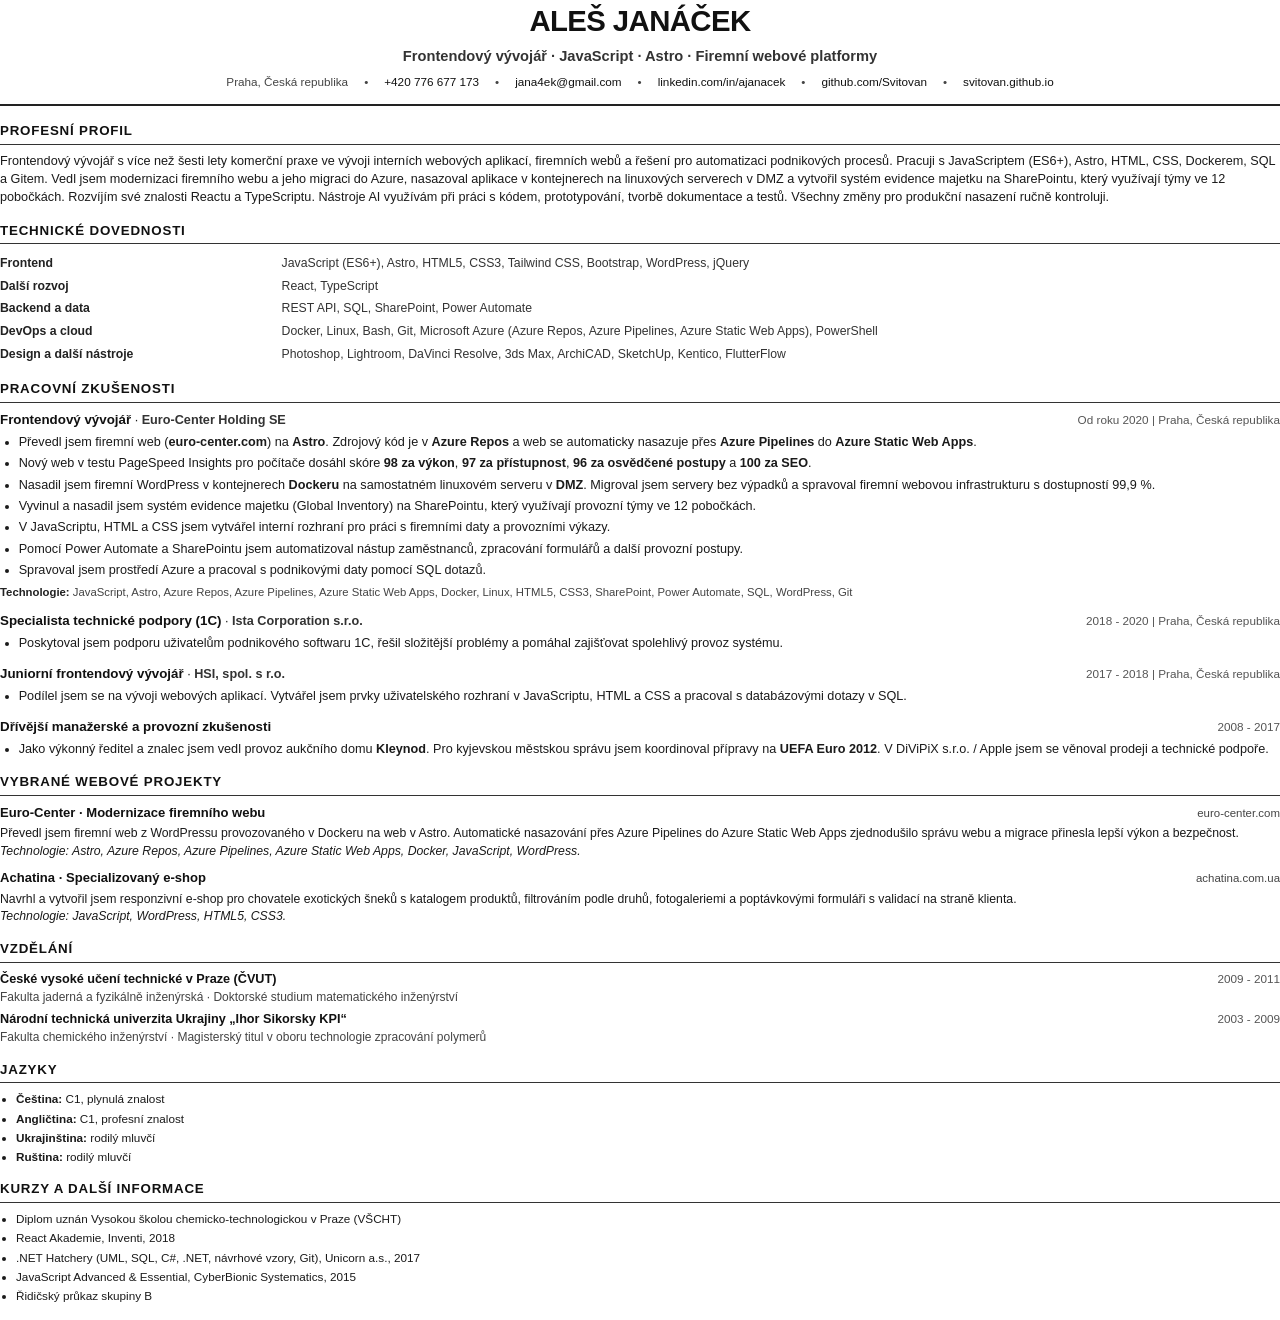
==== cv-template-cs.html @ 88d65140 "feat: improve mobile navigation and add Czech CV PDF - Add a projects shortcut to the mobile header " ====
<!doctype html>
<html lang="cs">
<head>
  <meta charset="utf-8">
  <title>Životopis | Aleš Janáček</title>
  <link rel="stylesheet" href="cv-template.css">
</head>
<body>
  <header class="cv-header">
    <h1>Aleš Janáček</h1>
    <p class="headline">Frontendový vývojář · JavaScript · Astro · Firemní webové platformy</p>
    <div class="contact-bar">
      <span>Praha, Česká republika</span>
      <span>•</span>
      <a href="tel:+420776677173">+420 776 677 173</a>
      <span>•</span>
      <a href="mailto:jana4ek@gmail.com">jana4ek@gmail.com</a>
      <span>•</span>
      <a href="https://www.linkedin.com/in/ajanacek/">linkedin.com/in/ajanacek</a>
      <span>•</span>
      <a href="https://github.com/Svitovan">github.com/Svitovan</a>
      <span>•</span>
      <a href="https://svitovan.github.io/?lang=cs">svitovan.github.io</a>
    </div>
  </header>

  <section class="section">
    <h2 class="section-title">Profesní profil</h2>
    <p class="summary-text">
      Frontendový vývojář s více než šesti lety komerční praxe ve vývoji interních webových aplikací, firemních webů a řešení pro automatizaci podnikových procesů. Pracuji s JavaScriptem (ES6+), Astro, HTML, CSS, Dockerem, SQL a Gitem. Vedl jsem modernizaci firemního webu a jeho migraci do Azure, nasazoval aplikace v kontejnerech na linuxových serverech v DMZ a vytvořil systém evidence majetku na SharePointu, který využívají týmy ve 12 pobočkách. Rozvíjím své znalosti Reactu a TypeScriptu. Nástroje AI využívám při práci s kódem, prototypování, tvorbě dokumentace a testů. Všechny změny pro produkční nasazení ručně kontroluji.
    </p>
  </section>

  <section class="section">
    <h2 class="section-title">Technické dovednosti</h2>
    <table class="skills-table">
      <tr>
        <th class="cat" scope="row">Frontend</th>
        <td class="val">JavaScript (ES6+), Astro, HTML5, CSS3, Tailwind CSS, Bootstrap, WordPress, jQuery</td>
      </tr>
      <tr>
        <th class="cat" scope="row">Další rozvoj</th>
        <td class="val">React, TypeScript</td>
      </tr>
      <tr>
        <th class="cat" scope="row">Backend a data</th>
        <td class="val">REST API, SQL, SharePoint, Power Automate</td>
      </tr>
      <tr>
        <th class="cat" scope="row">DevOps a cloud</th>
        <td class="val">Docker, Linux, Bash, Git, Microsoft Azure (Azure Repos, Azure Pipelines, Azure Static Web Apps), PowerShell</td>
      </tr>
      <tr>
        <th class="cat" scope="row">Design a další nástroje</th>
        <td class="val">Photoshop, Lightroom, DaVinci Resolve, 3ds Max, ArchiCAD, SketchUp, Kentico, FlutterFlow</td>
      </tr>
    </table>
  </section>

  <section class="section">
    <h2 class="section-title">Pracovní zkušenosti</h2>

    <article class="job-block">
      <div class="job-header">
        <div>
          <span class="job-title">Frontendový vývojář</span> · <span class="job-company">Euro-Center Holding SE</span>
        </div>
        <div class="job-meta">Od roku 2020 | Praha, Česká republika</div>
      </div>
      <ul class="job-bullets">
        <li>Převedl jsem firemní web (<strong>euro-center.com</strong>) na <strong>Astro</strong>. Zdrojový kód je v <strong>Azure Repos</strong> a web se automaticky nasazuje přes <strong>Azure Pipelines</strong> do <strong>Azure Static Web Apps</strong>.</li>
        <li>Nový web v testu PageSpeed Insights pro počítače dosáhl skóre <strong>98 za výkon</strong>, <strong>97 za přístupnost</strong>, <strong>96 za osvědčené postupy</strong> a <strong>100 za SEO</strong>.</li>
        <li>Nasadil jsem firemní WordPress v kontejnerech <strong>Dockeru</strong> na samostatném linuxovém serveru v <strong>DMZ</strong>. Migroval jsem servery bez výpadků a spravoval firemní webovou infrastrukturu s dostupností 99,9 %.</li>
        <li>Vyvinul a nasadil jsem systém evidence majetku (Global Inventory) na SharePointu, který využívají provozní týmy ve 12 pobočkách.</li>
        <li>V JavaScriptu, HTML a CSS jsem vytvářel interní rozhraní pro práci s firemními daty a provozními výkazy.</li>
        <li>Pomocí Power Automate a SharePointu jsem automatizoval nástup zaměstnanců, zpracování formulářů a další provozní postupy.</li>
        <li>Spravoval jsem prostředí Azure a pracoval s podnikovými daty pomocí SQL dotazů.</li>
      </ul>
      <div class="job-tech">
        <strong>Technologie:</strong> JavaScript, Astro, Azure Repos, Azure Pipelines, Azure Static Web Apps, Docker, Linux, HTML5, CSS3, SharePoint, Power Automate, SQL, WordPress, Git
      </div>
    </article>

    <article class="job-block">
      <div class="job-header">
        <div>
          <span class="job-title">Specialista technické podpory (1C)</span> · <span class="job-company">Ista Corporation s.r.o.</span>
        </div>
        <div class="job-meta">2018 - 2020 | Praha, Česká republika</div>
      </div>
      <ul class="job-bullets">
        <li>Poskytoval jsem podporu uživatelům podnikového softwaru 1C, řešil složitější problémy a pomáhal zajišťovat spolehlivý provoz systému.</li>
      </ul>
    </article>

    <article class="job-block">
      <div class="job-header">
        <div>
          <span class="job-title">Juniorní frontendový vývojář</span> · <span class="job-company">HSI, spol. s r.o.</span>
        </div>
        <div class="job-meta">2017 - 2018 | Praha, Česká republika</div>
      </div>
      <ul class="job-bullets">
        <li>Podílel jsem se na vývoji webových aplikací. Vytvářel jsem prvky uživatelského rozhraní v JavaScriptu, HTML a CSS a pracoval s databázovými dotazy v SQL.</li>
      </ul>
    </article>

    <article class="job-block">
      <div class="job-header">
        <span class="job-title">Dřívější manažerské a provozní zkušenosti</span>
        <div class="job-meta">2008 - 2017</div>
      </div>
      <ul class="job-bullets">
        <li>Jako výkonný ředitel a znalec jsem vedl provoz aukčního domu <strong>Kleynod</strong>. Pro kyjevskou městskou správu jsem koordinoval přípravy na <strong>UEFA Euro 2012</strong>. V DiViPiX s.r.o. / Apple jsem se věnoval prodeji a technické podpoře.</li>
      </ul>
    </article>
  </section>

  <section class="section">
    <h2 class="section-title">Vybrané webové projekty</h2>
    <article class="project-block">
      <div class="project-header">
        <span class="project-title">Euro-Center · Modernizace firemního webu</span>
        <a class="project-link" href="https://www.euro-center.com">euro-center.com</a>
      </div>
      <p class="project-desc">
        Převedl jsem firemní web z WordPressu provozovaného v Dockeru na web v Astro. Automatické nasazování přes Azure Pipelines do Azure Static Web Apps zjednodušilo správu webu a migrace přinesla lepší výkon a bezpečnost.
        <br><em>Technologie: Astro, Azure Repos, Azure Pipelines, Azure Static Web Apps, Docker, JavaScript, WordPress.</em>
      </p>
    </article>
    <article class="project-block">
      <div class="project-header">
        <span class="project-title">Achatina · Specializovaný e-shop</span>
        <a class="project-link" href="https://www.achatina.com.ua">achatina.com.ua</a>
      </div>
      <p class="project-desc">
        Navrhl a vytvořil jsem responzivní e-shop pro chovatele exotických šneků s katalogem produktů, filtrováním podle druhů, fotogaleriemi a poptávkovými formuláři s validací na straně klienta.
        <br><em>Technologie: JavaScript, WordPress, HTML5, CSS3.</em>
      </p>
    </article>
  </section>

  <section class="section">
    <h2 class="section-title">Vzdělání</h2>
    <article class="edu-block">
      <div>
        <div class="edu-title">České vysoké učení technické v Praze (ČVUT)</div>
        <div class="edu-sub">Fakulta jaderná a fyzikálně inženýrská · Doktorské studium matematického inženýrství</div>
      </div>
      <div class="edu-meta">2009 - 2011</div>
    </article>
    <article class="edu-block">
      <div>
        <div class="edu-title">Národní technická univerzita Ukrajiny „Ihor Sikorsky KPI“</div>
        <div class="edu-sub">Fakulta chemického inženýrství · Magisterský titul v oboru technologie zpracování polymerů</div>
      </div>
      <div class="edu-meta">2003 - 2009</div>
    </article>
  </section>

  <section class="section">
    <h2 class="section-title">Jazyky</h2>
    <ul class="compact-list">
      <li><strong>Čeština:</strong> C1, plynulá znalost</li>
      <li><strong>Angličtina:</strong> C1, profesní znalost</li>
      <li><strong>Ukrajinština:</strong> rodilý mluvčí</li>
      <li><strong>Ruština:</strong> rodilý mluvčí</li>
    </ul>
  </section>

  <section class="section">
    <h2 class="section-title">Kurzy a další informace</h2>
    <ul class="compact-list">
      <li>Diplom uznán Vysokou školou chemicko-technologickou v Praze (VŠCHT)</li>
      <li>React Akademie, Inventi, 2018</li>
      <li>.NET Hatchery (UML, SQL, C#, .NET, návrhové vzory, Git), Unicorn a.s., 2017</li>
      <li>JavaScript Advanced &amp; Essential, CyberBionic Systematics, 2015</li>
      <li>Řidičský průkaz skupiny B</li>
    </ul>
  </section>
</body>
</html>
---- cv-template.css ----
@page {
  size: A4;
  margin: 14mm 16mm 14mm 16mm;
}

* {
  box-sizing: border-box;
}

body {
  font-family: -apple-system, BlinkMacSystemFont, "Segoe UI", Roboto, Helvetica, Arial, sans-serif;
  font-size: 9.5pt;
  line-height: 1.42;
  color: #1a1a1a;
  background: #ffffff;
  margin: 0;
  padding: 0;
}

/* Header */
.cv-header {
  text-align: center;
  border-bottom: 2px solid #222;
  padding-bottom: 10pt;
  margin-bottom: 12pt;
}

.cv-header h1 {
  font-size: 22pt;
  font-weight: 800;
  margin: 0 0 3pt;
  letter-spacing: -0.02em;
  color: #111;
  text-transform: uppercase;
}

.cv-header .headline {
  font-size: 11pt;
  font-weight: 600;
  color: #333;
  margin: 0 0 6pt;
}

.contact-bar {
  font-size: 8.8pt;
  color: #444;
  display: flex;
  flex-wrap: wrap;
  justify-content: center;
  gap: 4pt 12pt;
}

.contact-bar a {
  color: #111;
  text-decoration: none;
}

/* Section Styles */
.section {
  margin-bottom: 11pt;
  break-inside: auto;
}

.section-title {
  font-size: 10pt;
  font-weight: 700;
  text-transform: uppercase;
  letter-spacing: 0.06em;
  color: #111;
  border-bottom: 1px solid #333;
  padding-bottom: 2pt;
  margin: 0 0 6pt;
}

/* Summary */
.summary-text {
  margin: 0;
  text-align: justify;
}

/* Skills */
.skills-table {
  width: 100%;
  border-collapse: collapse;
}

.skills-table td,
.skills-table th {
  padding: 2pt 0;
  vertical-align: top;
  font-size: 9.2pt;
  text-align: left;
}

.skills-table .cat {
  width: 22%;
  font-weight: 700;
  color: #222;
}

.skills-table .val {
  width: 78%;
  color: #333;
}

/* Experience & Jobs */
.job-block {
  margin-bottom: 9pt;
  break-inside: avoid;
}

.job-header {
  display: flex;
  justify-content: space-between;
  align-items: baseline;
  margin-bottom: 2pt;
}

.job-title {
  font-size: 10pt;
  font-weight: 700;
  color: #111;
}

.job-company {
  font-weight: 600;
  color: #333;
}

.job-meta {
  font-size: 8.8pt;
  font-weight: 500;
  color: #555;
  text-align: right;
  white-space: nowrap;
}

.job-bullets {
  margin: 3pt 0 0;
  padding-left: 14pt;
}

.job-bullets li {
  margin-bottom: 2.5pt;
  text-align: justify;
}

.job-tech {
  font-size: 8.5pt;
  color: #444;
  margin-top: 3pt;
}

.job-tech strong {
  color: #222;
}

/* Projects */
.project-block {
  margin-bottom: 7pt;
  break-inside: avoid;
}

.project-header {
  display: flex;
  justify-content: space-between;
  align-items: baseline;
}

.project-title {
  font-size: 9.8pt;
  font-weight: 700;
  color: #111;
}

.project-link {
  font-size: 8.6pt;
  color: #444;
  text-decoration: none;
}

.project-desc {
  margin: 2pt 0 0;
  font-size: 9.2pt;
  text-align: justify;
}

/* Education */
.edu-block {
  display: flex;
  justify-content: space-between;
  align-items: baseline;
  margin-bottom: 4pt;
  break-inside: avoid;
}

.edu-title {
  font-size: 9.5pt;
  font-weight: 700;
  color: #111;
}

.edu-sub {
  font-size: 9pt;
  color: #444;
}

.edu-meta {
  font-size: 8.8pt;
  color: #555;
  text-align: right;
  white-space: nowrap;
}

/* Two Column Details */
.two-col {
  display: flex;
  gap: 16pt;
}

.two-col > div {
  flex: 1;
}

.compact-list {
  margin: 0;
  padding-left: 12pt;
  font-size: 8.8pt;
}

.compact-list li {
  margin-bottom: 2pt;
}

html[lang="cs"] :is(.summary-text, .job-bullets li, .project-desc) {
  text-align: left;
}
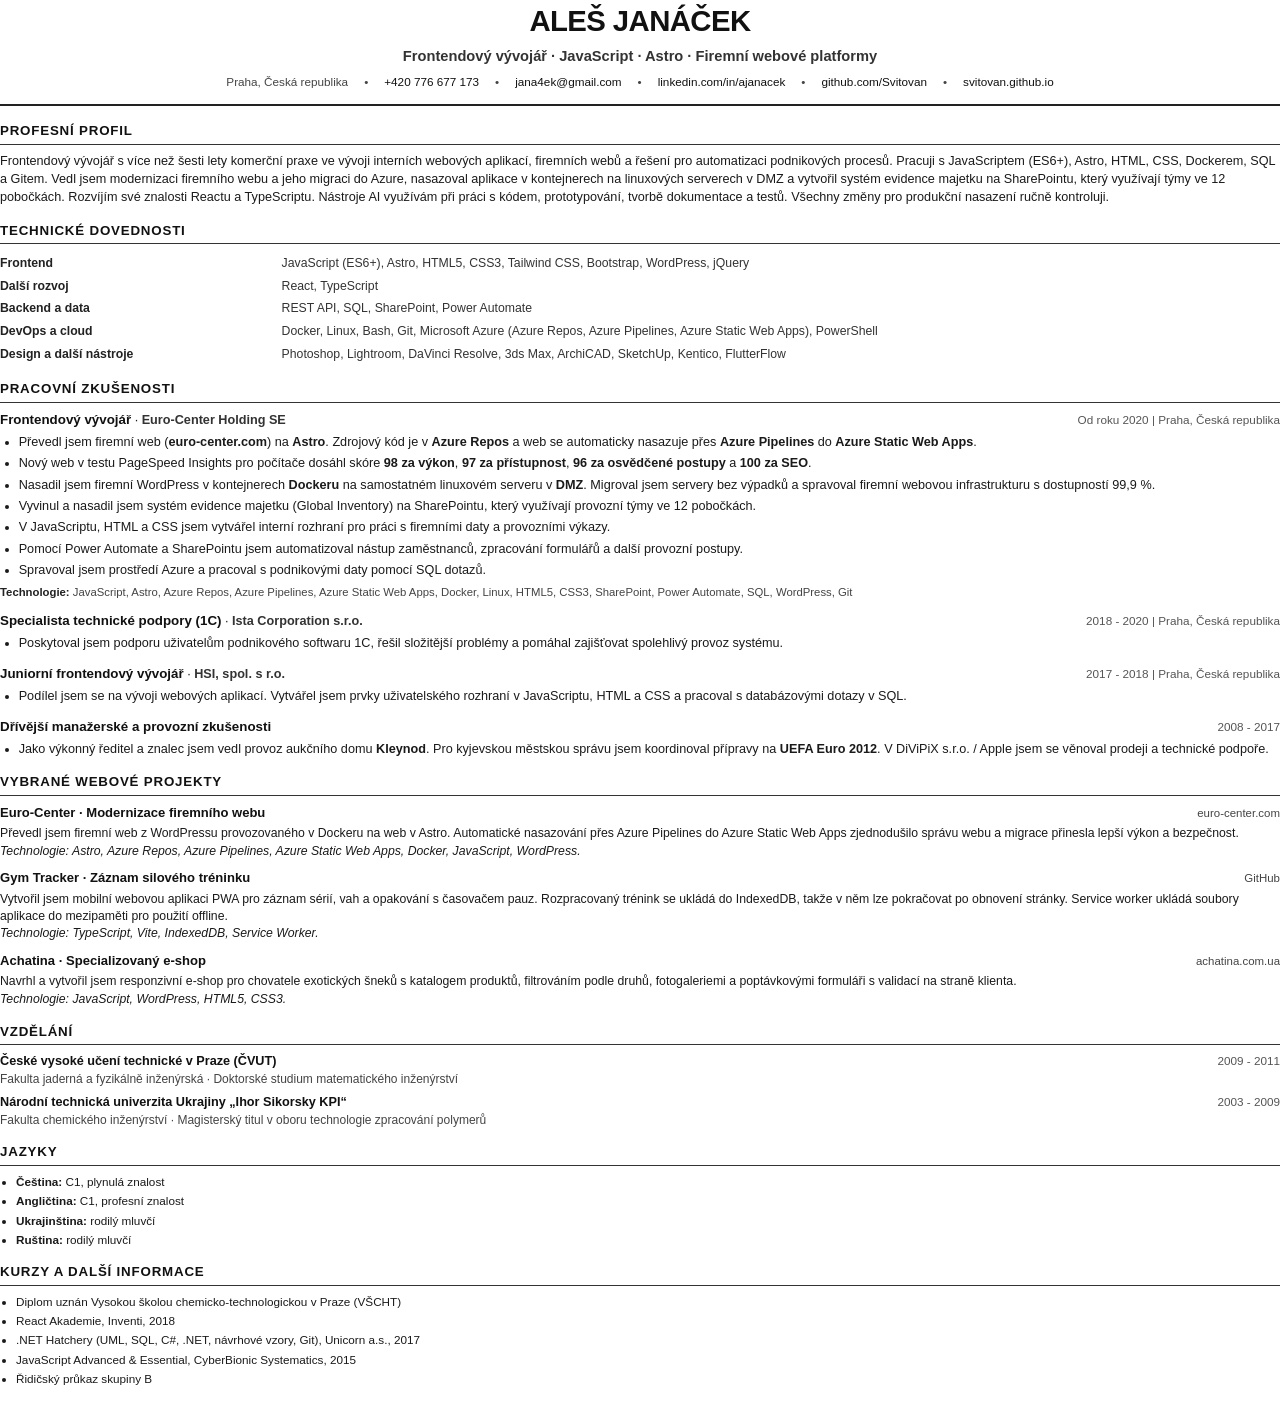
==== commit 5fc3917b: "feat: showcase Gym Tracker in the portfolio and CVs - Add an EN/CS project card with a workout scree" ====
--- a/cv-template-cs.html
+++ b/cv-template-cs.html
@@ -130,6 +130,16 @@
     </article>
     <article class="project-block">
       <div class="project-header">
+        <span class="project-title">Gym Tracker · Záznam silového tréninku</span>
+        <a class="project-link" href="https://github.com/Svitovan/gym-tracker">GitHub</a>
+      </div>
+      <p class="project-desc">
+        Vytvořil jsem mobilní webovou aplikaci PWA pro záznam sérií, vah a opakování s časovačem pauz. Rozpracovaný trénink se ukládá do IndexedDB, takže v něm lze pokračovat po obnovení stránky. Service worker ukládá soubory aplikace do mezipaměti pro použití offline.
+        <br><em>Technologie: TypeScript, Vite, IndexedDB, Service Worker.</em>
+      </p>
+    </article>
+    <article class="project-block">
+      <div class="project-header">
         <span class="project-title">Achatina · Specializovaný e-shop</span>
         <a class="project-link" href="https://www.achatina.com.ua">achatina.com.ua</a>
       </div>
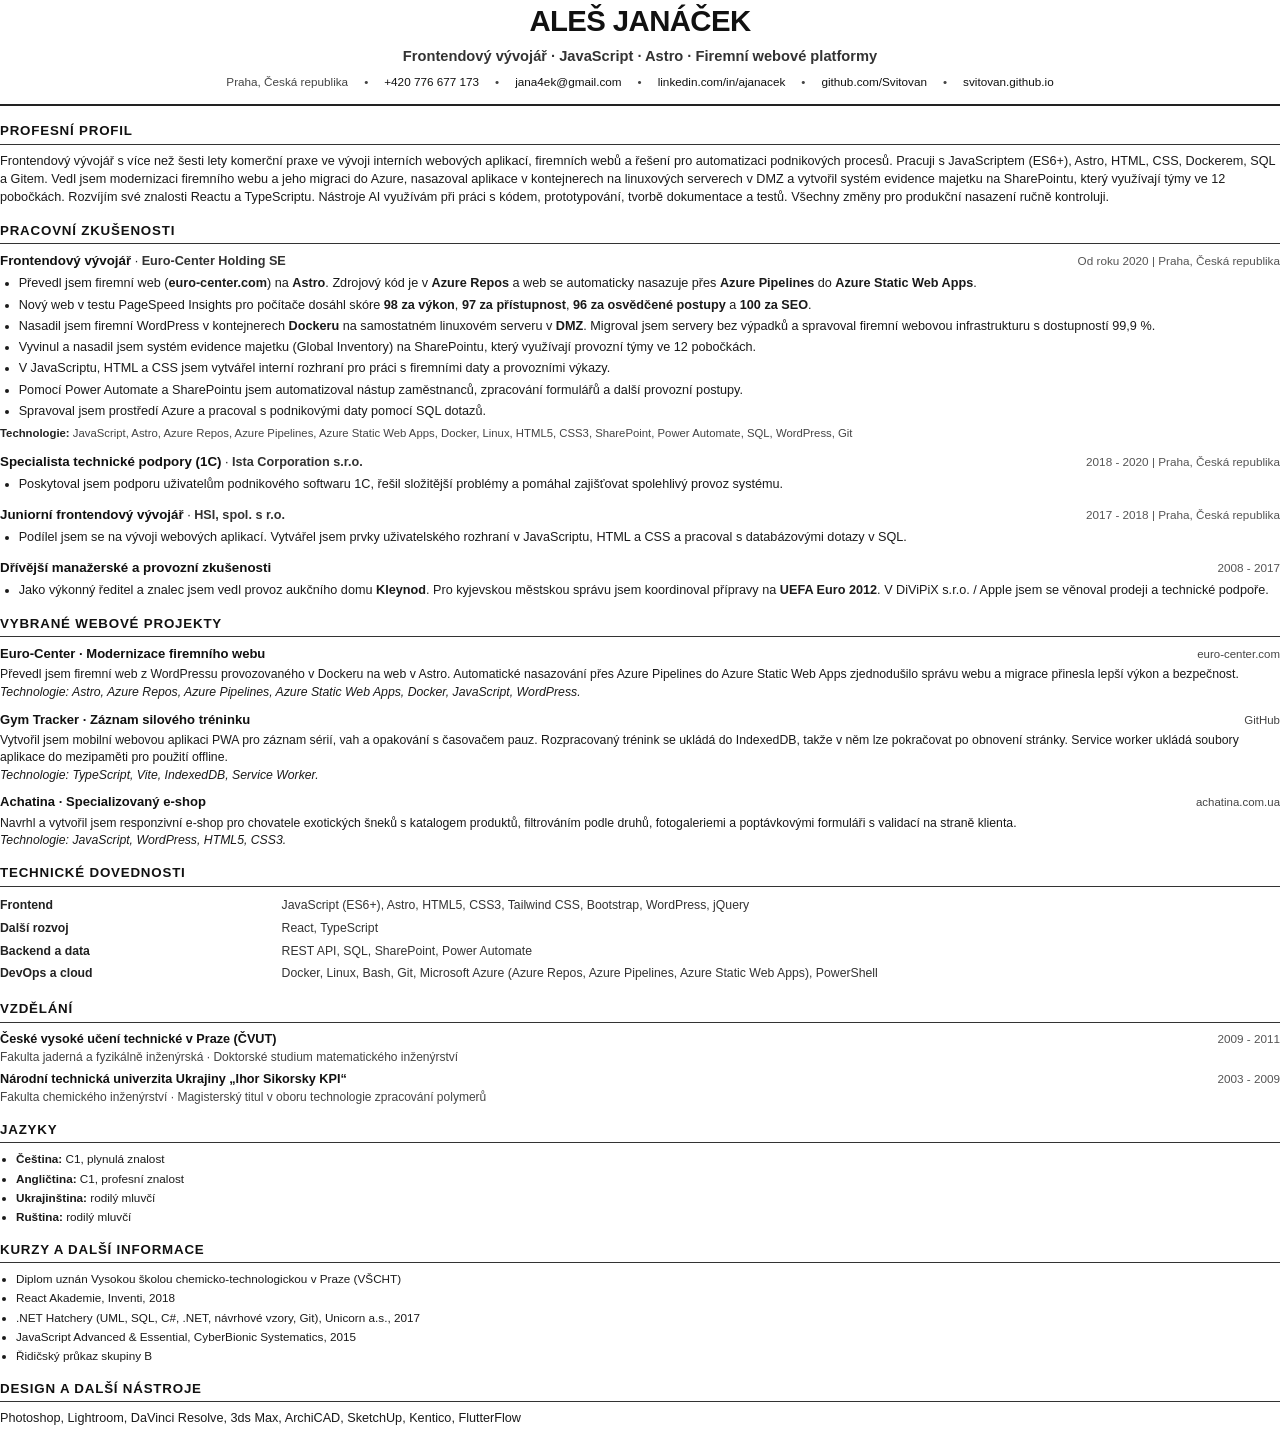
==== commit 6d139989: "refactor: prioritize experience and projects in CV - Move work experience and projects ahead of tech" ====
--- a/cv-template-cs.html
+++ b/cv-template-cs.html
@@ -29,32 +29,6 @@
     <p class="summary-text">
       Frontendový vývojář s více než šesti lety komerční praxe ve vývoji interních webových aplikací, firemních webů a řešení pro automatizaci podnikových procesů. Pracuji s JavaScriptem (ES6+), Astro, HTML, CSS, Dockerem, SQL a Gitem. Vedl jsem modernizaci firemního webu a jeho migraci do Azure, nasazoval aplikace v kontejnerech na linuxových serverech v DMZ a vytvořil systém evidence majetku na SharePointu, který využívají týmy ve 12 pobočkách. Rozvíjím své znalosti Reactu a TypeScriptu. Nástroje AI využívám při práci s kódem, prototypování, tvorbě dokumentace a testů. Všechny změny pro produkční nasazení ručně kontroluji.
     </p>
-  </section>
-
-  <section class="section">
-    <h2 class="section-title">Technické dovednosti</h2>
-    <table class="skills-table">
-      <tr>
-        <th class="cat" scope="row">Frontend</th>
-        <td class="val">JavaScript (ES6+), Astro, HTML5, CSS3, Tailwind CSS, Bootstrap, WordPress, jQuery</td>
-      </tr>
-      <tr>
-        <th class="cat" scope="row">Další rozvoj</th>
-        <td class="val">React, TypeScript</td>
-      </tr>
-      <tr>
-        <th class="cat" scope="row">Backend a data</th>
-        <td class="val">REST API, SQL, SharePoint, Power Automate</td>
-      </tr>
-      <tr>
-        <th class="cat" scope="row">DevOps a cloud</th>
-        <td class="val">Docker, Linux, Bash, Git, Microsoft Azure (Azure Repos, Azure Pipelines, Azure Static Web Apps), PowerShell</td>
-      </tr>
-      <tr>
-        <th class="cat" scope="row">Design a další nástroje</th>
-        <td class="val">Photoshop, Lightroom, DaVinci Resolve, 3ds Max, ArchiCAD, SketchUp, Kentico, FlutterFlow</td>
-      </tr>
-    </table>
   </section>
 
   <section class="section">
@@ -151,6 +125,28 @@
   </section>
 
   <section class="section">
+    <h2 class="section-title">Technické dovednosti</h2>
+    <table class="skills-table">
+      <tr>
+        <th class="cat" scope="row">Frontend</th>
+        <td class="val">JavaScript (ES6+), Astro, HTML5, CSS3, Tailwind CSS, Bootstrap, WordPress, jQuery</td>
+      </tr>
+      <tr>
+        <th class="cat" scope="row">Další rozvoj</th>
+        <td class="val">React, TypeScript</td>
+      </tr>
+      <tr>
+        <th class="cat" scope="row">Backend a data</th>
+        <td class="val">REST API, SQL, SharePoint, Power Automate</td>
+      </tr>
+      <tr>
+        <th class="cat" scope="row">DevOps a cloud</th>
+        <td class="val">Docker, Linux, Bash, Git, Microsoft Azure (Azure Repos, Azure Pipelines, Azure Static Web Apps), PowerShell</td>
+      </tr>
+    </table>
+  </section>
+
+  <section class="section">
     <h2 class="section-title">Vzdělání</h2>
     <article class="edu-block">
       <div>
@@ -188,5 +184,9 @@
       <li>Řidičský průkaz skupiny B</li>
     </ul>
   </section>
+  <section class="section">
+    <h2 class="section-title">Design a další nástroje</h2>
+    <p class="summary-text">Photoshop, Lightroom, DaVinci Resolve, 3ds Max, ArchiCAD, SketchUp, Kentico, FlutterFlow</p>
+  </section>
 </body>
 </html>
--- a/cv-template.css
+++ b/cv-template.css
@@ -62,6 +62,7 @@
 }
 
 .section-title {
+  break-after: avoid;
   font-size: 10pt;
   font-weight: 700;
   text-transform: uppercase;
@@ -212,16 +213,6 @@
   white-space: nowrap;
 }
 
-/* Two Column Details */
-.two-col {
-  display: flex;
-  gap: 16pt;
-}
-
-.two-col > div {
-  flex: 1;
-}
-
 .compact-list {
   margin: 0;
   padding-left: 12pt;
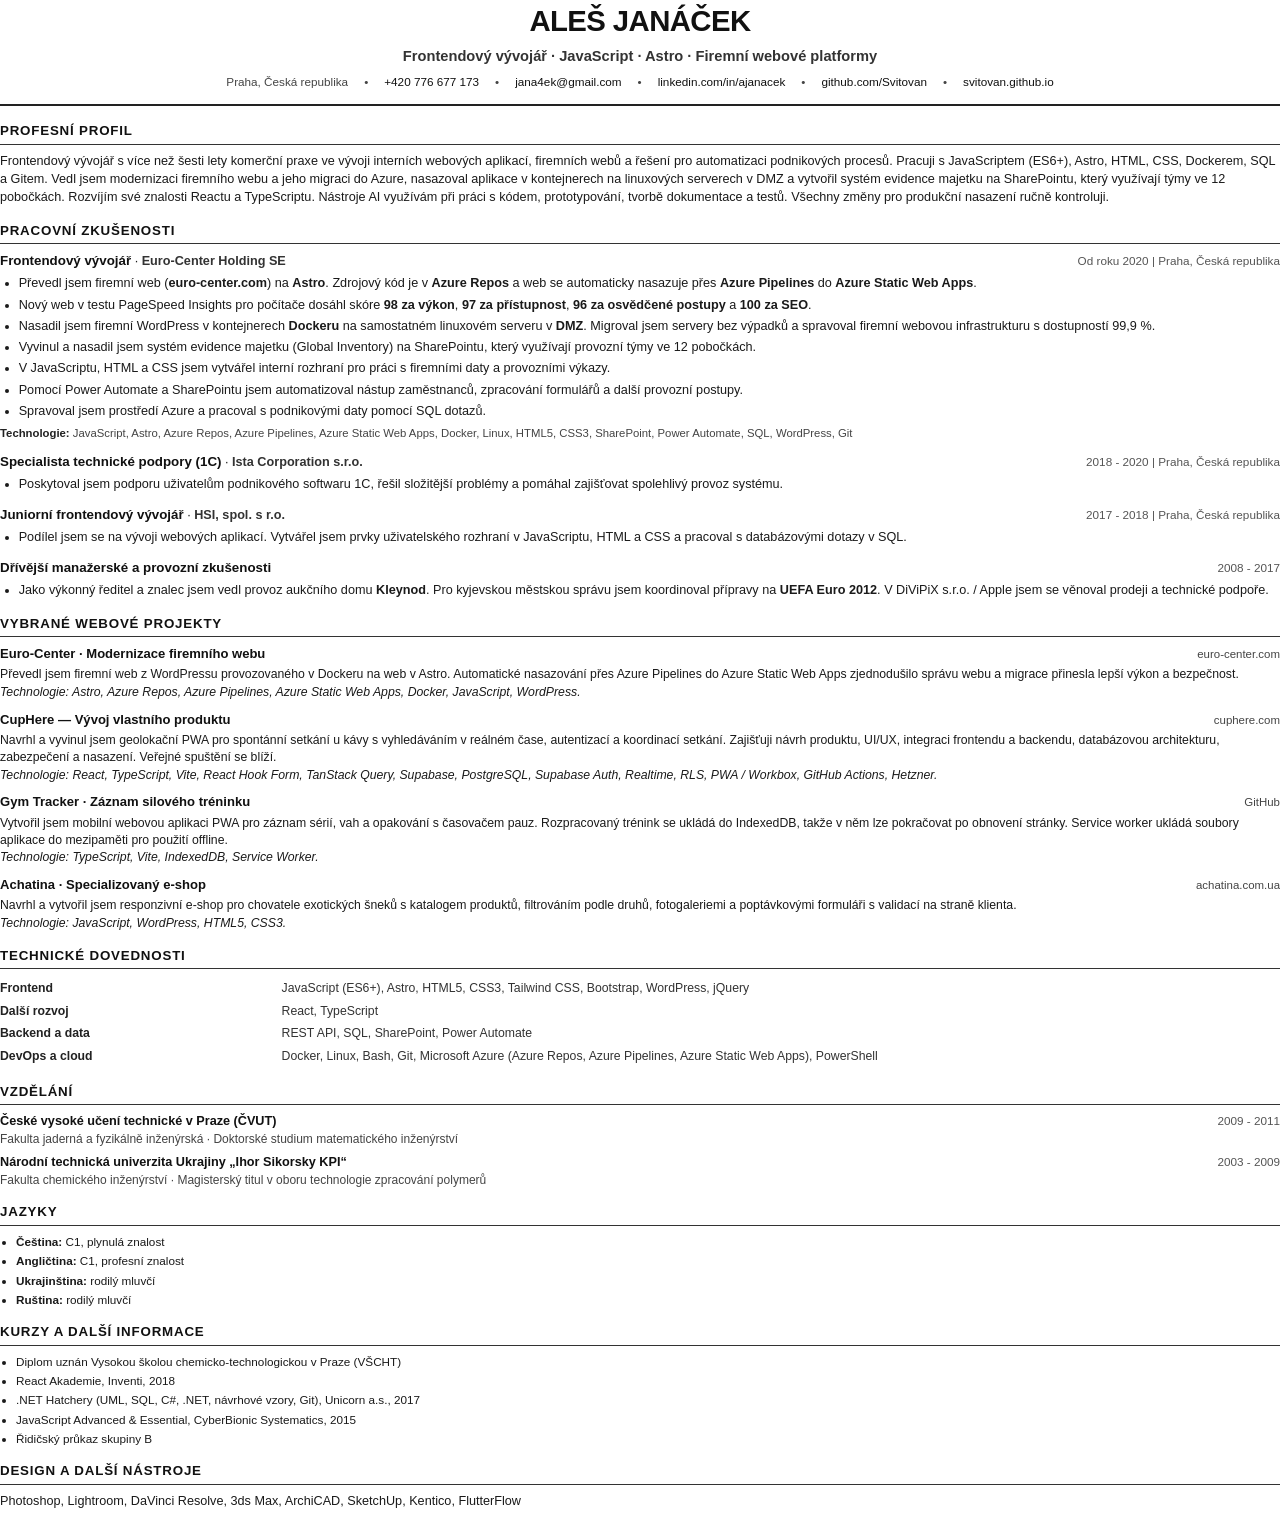
==== commit edf391d4: "feat: showcase CupHere in portfolio and bilingual CV sources" ====
--- a/cv-template-cs.html
+++ b/cv-template-cs.html
@@ -104,6 +104,17 @@
     </article>
     <article class="project-block">
       <div class="project-header">
+        <span class="project-title">CupHere — Vývoj vlastního produktu</span>
+        <a class="project-link" href="https://cuphere.com">cuphere.com</a>
+      </div>
+      <p class="project-desc">
+        Navrhl a vyvinul jsem geolokační PWA pro spontánní setkání u kávy s vyhledáváním v reálném čase, autentizací a koordinací setkání. Zajišťuji návrh produktu, UI/UX, integraci frontendu a backendu, databázovou architekturu, zabezpečení a nasazení. Veřejné spuštění se blíží.
+        <br><em>Technologie: React, TypeScript, Vite, React Hook Form, TanStack Query, Supabase, PostgreSQL, Supabase Auth, Realtime, RLS, PWA / Workbox, GitHub Actions, Hetzner.</em>
+      </p>
+    </article>
+
+    <article class="project-block">
+      <div class="project-header">
         <span class="project-title">Gym Tracker · Záznam silového tréninku</span>
         <a class="project-link" href="https://github.com/Svitovan/gym-tracker">GitHub</a>
       </div>
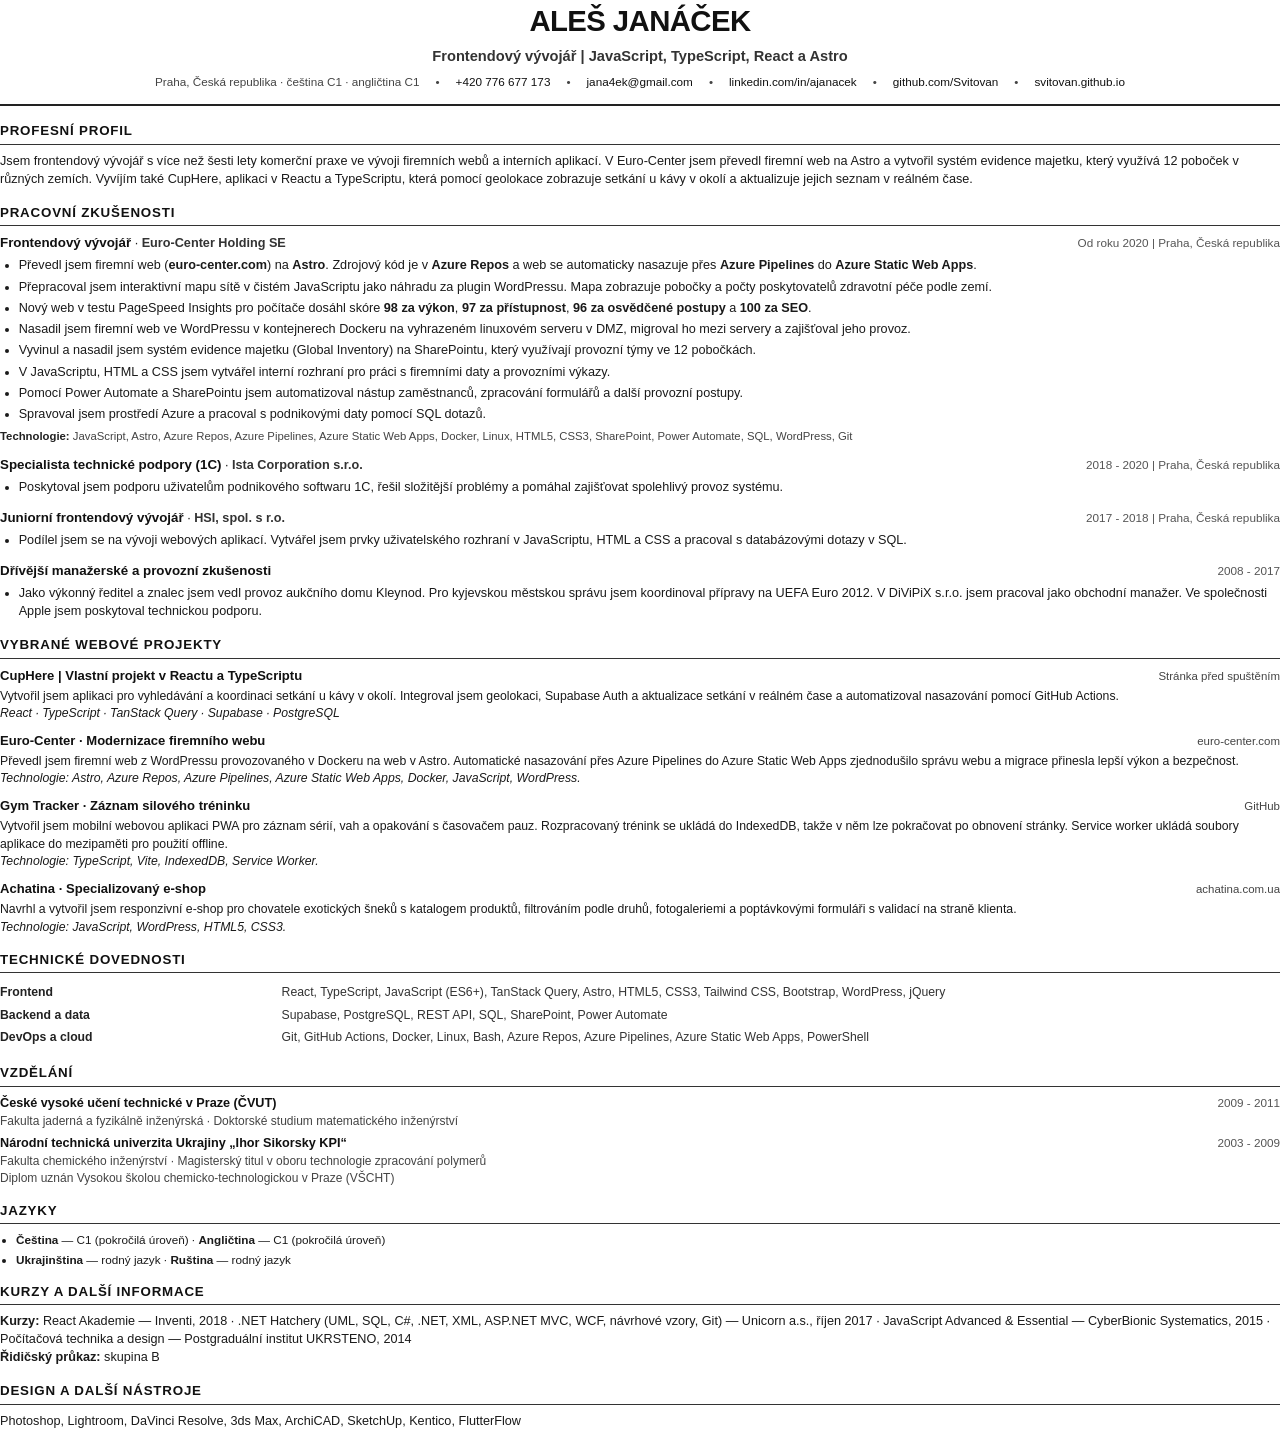
==== commit af5fa7e9: "updated" ====
--- a/cv-template-cs.html
+++ b/cv-template-cs.html
@@ -8,9 +8,9 @@
 <body>
   <header class="cv-header">
     <h1>Aleš Janáček</h1>
-    <p class="headline">Frontendový vývojář · JavaScript · Astro · Firemní webové platformy</p>
+    <p class="headline">Frontendový vývojář | JavaScript, TypeScript, React a Astro</p>
     <div class="contact-bar">
-      <span>Praha, Česká republika</span>
+      <span>Praha, Česká republika · čeština C1 · angličtina C1</span>
       <span>•</span>
       <a href="tel:+420776677173">+420 776 677 173</a>
       <span>•</span>
@@ -26,9 +26,7 @@
 
   <section class="section">
     <h2 class="section-title">Profesní profil</h2>
-    <p class="summary-text">
-      Frontendový vývojář s více než šesti lety komerční praxe ve vývoji interních webových aplikací, firemních webů a řešení pro automatizaci podnikových procesů. Pracuji s JavaScriptem (ES6+), Astro, HTML, CSS, Dockerem, SQL a Gitem. Vedl jsem modernizaci firemního webu a jeho migraci do Azure, nasazoval aplikace v kontejnerech na linuxových serverech v DMZ a vytvořil systém evidence majetku na SharePointu, který využívají týmy ve 12 pobočkách. Rozvíjím své znalosti Reactu a TypeScriptu. Nástroje AI využívám při práci s kódem, prototypování, tvorbě dokumentace a testů. Všechny změny pro produkční nasazení ručně kontroluji.
-    </p>
+    <p class="summary-text">Jsem frontendový vývojář s více než šesti lety komerční praxe ve vývoji firemních webů a interních aplikací. V Euro-Center jsem převedl firemní web na Astro a vytvořil systém evidence majetku, který využívá 12 poboček v různých zemích. Vyvíjím také CupHere, aplikaci v Reactu a TypeScriptu, která pomocí geolokace zobrazuje setkání u kávy v okolí a aktualizuje jejich seznam v reálném čase.</p>
   </section>
 
   <section class="section">
@@ -43,8 +41,9 @@
       </div>
       <ul class="job-bullets">
         <li>Převedl jsem firemní web (<strong>euro-center.com</strong>) na <strong>Astro</strong>. Zdrojový kód je v <strong>Azure Repos</strong> a web se automaticky nasazuje přes <strong>Azure Pipelines</strong> do <strong>Azure Static Web Apps</strong>.</li>
+        <li>Přepracoval jsem interaktivní mapu sítě v čistém JavaScriptu jako náhradu za plugin WordPressu. Mapa zobrazuje pobočky a počty poskytovatelů zdravotní péče podle zemí.</li>
         <li>Nový web v testu PageSpeed Insights pro počítače dosáhl skóre <strong>98 za výkon</strong>, <strong>97 za přístupnost</strong>, <strong>96 za osvědčené postupy</strong> a <strong>100 za SEO</strong>.</li>
-        <li>Nasadil jsem firemní WordPress v kontejnerech <strong>Dockeru</strong> na samostatném linuxovém serveru v <strong>DMZ</strong>. Migroval jsem servery bez výpadků a spravoval firemní webovou infrastrukturu s dostupností 99,9 %.</li>
+        <li>Nasadil jsem firemní web ve WordPressu v kontejnerech Dockeru na vyhrazeném linuxovém serveru v DMZ, migroval ho mezi servery a zajišťoval jeho provoz.</li>
         <li>Vyvinul a nasadil jsem systém evidence majetku (Global Inventory) na SharePointu, který využívají provozní týmy ve 12 pobočkách.</li>
         <li>V JavaScriptu, HTML a CSS jsem vytvářel interní rozhraní pro práci s firemními daty a provozními výkazy.</li>
         <li>Pomocí Power Automate a SharePointu jsem automatizoval nástup zaměstnanců, zpracování formulářů a další provozní postupy.</li>
@@ -85,13 +84,24 @@
         <div class="job-meta">2008 - 2017</div>
       </div>
       <ul class="job-bullets">
-        <li>Jako výkonný ředitel a znalec jsem vedl provoz aukčního domu <strong>Kleynod</strong>. Pro kyjevskou městskou správu jsem koordinoval přípravy na <strong>UEFA Euro 2012</strong>. V DiViPiX s.r.o. / Apple jsem se věnoval prodeji a technické podpoře.</li>
+        <li>Jako výkonný ředitel a znalec jsem vedl provoz aukčního domu Kleynod. Pro kyjevskou městskou správu jsem koordinoval přípravy na UEFA Euro 2012. V DiViPiX s.r.o. jsem pracoval jako obchodní manažer. Ve společnosti Apple jsem poskytoval technickou podporu.</li>
       </ul>
     </article>
   </section>
 
   <section class="section">
     <h2 class="section-title">Vybrané webové projekty</h2>
+
+    <article class="project-block">
+      <div class="project-header">
+        <span class="project-title">CupHere | Vlastní projekt v Reactu a TypeScriptu</span>
+        <a class="project-link" href="https://cuphere.com">Stránka před spuštěním</a>
+      </div>
+      <p class="project-desc">
+        Vytvořil jsem aplikaci pro vyhledávání a koordinaci setkání u kávy v okolí. Integroval jsem geolokaci, Supabase Auth a aktualizace setkání v reálném čase a automatizoval nasazování pomocí GitHub Actions.
+        <br><em>React · TypeScript · TanStack Query · Supabase · PostgreSQL</em>
+      </p>
+    </article>
     <article class="project-block">
       <div class="project-header">
         <span class="project-title">Euro-Center · Modernizace firemního webu</span>
@@ -102,16 +112,7 @@
         <br><em>Technologie: Astro, Azure Repos, Azure Pipelines, Azure Static Web Apps, Docker, JavaScript, WordPress.</em>
       </p>
     </article>
-    <article class="project-block">
-      <div class="project-header">
-        <span class="project-title">CupHere — Vývoj vlastního produktu</span>
-        <a class="project-link" href="https://cuphere.com">cuphere.com</a>
-      </div>
-      <p class="project-desc">
-        Navrhl a vyvinul jsem geolokační PWA pro spontánní setkání u kávy s vyhledáváním v reálném čase, autentizací a koordinací setkání. Zajišťuji návrh produktu, UI/UX, integraci frontendu a backendu, databázovou architekturu, zabezpečení a nasazení. Veřejné spuštění se blíží.
-        <br><em>Technologie: React, TypeScript, Vite, React Hook Form, TanStack Query, Supabase, PostgreSQL, Supabase Auth, Realtime, RLS, PWA / Workbox, GitHub Actions, Hetzner.</em>
-      </p>
-    </article>
+
 
     <article class="project-block">
       <div class="project-header">
@@ -140,19 +141,15 @@
     <table class="skills-table">
       <tr>
         <th class="cat" scope="row">Frontend</th>
-        <td class="val">JavaScript (ES6+), Astro, HTML5, CSS3, Tailwind CSS, Bootstrap, WordPress, jQuery</td>
-      </tr>
-      <tr>
-        <th class="cat" scope="row">Další rozvoj</th>
-        <td class="val">React, TypeScript</td>
+        <td class="val">React, TypeScript, JavaScript (ES6+), TanStack Query, Astro, HTML5, CSS3, Tailwind CSS, Bootstrap, WordPress, jQuery</td>
       </tr>
       <tr>
         <th class="cat" scope="row">Backend a data</th>
-        <td class="val">REST API, SQL, SharePoint, Power Automate</td>
+        <td class="val">Supabase, PostgreSQL, REST API, SQL, SharePoint, Power Automate</td>
       </tr>
       <tr>
         <th class="cat" scope="row">DevOps a cloud</th>
-        <td class="val">Docker, Linux, Bash, Git, Microsoft Azure (Azure Repos, Azure Pipelines, Azure Static Web Apps), PowerShell</td>
+        <td class="val">Git, GitHub Actions, Docker, Linux, Bash, Azure Repos, Azure Pipelines, Azure Static Web Apps, PowerShell</td>
       </tr>
     </table>
   </section>
@@ -169,7 +166,7 @@
     <article class="edu-block">
       <div>
         <div class="edu-title">Národní technická univerzita Ukrajiny „Ihor Sikorsky KPI“</div>
-        <div class="edu-sub">Fakulta chemického inženýrství · Magisterský titul v oboru technologie zpracování polymerů</div>
+        <div class="edu-sub">Fakulta chemického inženýrství · Magisterský titul v oboru technologie zpracování polymerů<br>Diplom uznán Vysokou školou chemicko-technologickou v Praze (VŠCHT)</div>
       </div>
       <div class="edu-meta">2003 - 2009</div>
     </article>
@@ -178,22 +175,15 @@
   <section class="section">
     <h2 class="section-title">Jazyky</h2>
     <ul class="compact-list">
-      <li><strong>Čeština:</strong> C1, plynulá znalost</li>
-      <li><strong>Angličtina:</strong> C1, profesní znalost</li>
-      <li><strong>Ukrajinština:</strong> rodilý mluvčí</li>
-      <li><strong>Ruština:</strong> rodilý mluvčí</li>
+      <li><strong>Čeština</strong> — C1 (pokročilá úroveň) · <strong>Angličtina</strong> — C1 (pokročilá úroveň)</li>
+      <li><strong>Ukrajinština</strong> — rodný jazyk · <strong>Ruština</strong> — rodný jazyk</li>
     </ul>
   </section>
 
   <section class="section">
     <h2 class="section-title">Kurzy a další informace</h2>
-    <ul class="compact-list">
-      <li>Diplom uznán Vysokou školou chemicko-technologickou v Praze (VŠCHT)</li>
-      <li>React Akademie, Inventi, 2018</li>
-      <li>.NET Hatchery (UML, SQL, C#, .NET, návrhové vzory, Git), Unicorn a.s., 2017</li>
-      <li>JavaScript Advanced &amp; Essential, CyberBionic Systematics, 2015</li>
-      <li>Řidičský průkaz skupiny B</li>
-    </ul>
+    <p class="summary-text"><strong>Kurzy:</strong> React Akademie — Inventi, 2018 · .NET Hatchery (UML, SQL, C#, .NET, XML, ASP.NET MVC, WCF, návrhové vzory, Git) — Unicorn a.s., říjen 2017 · JavaScript Advanced &amp; Essential — CyberBionic Systematics, 2015 · Počítačová technika a design — Postgraduální institut UKRSTENO, 2014</p>
+    <p class="summary-text"><strong>Řidičský průkaz:</strong> skupina B</p>
   </section>
   <section class="section">
     <h2 class="section-title">Design a další nástroje</h2>
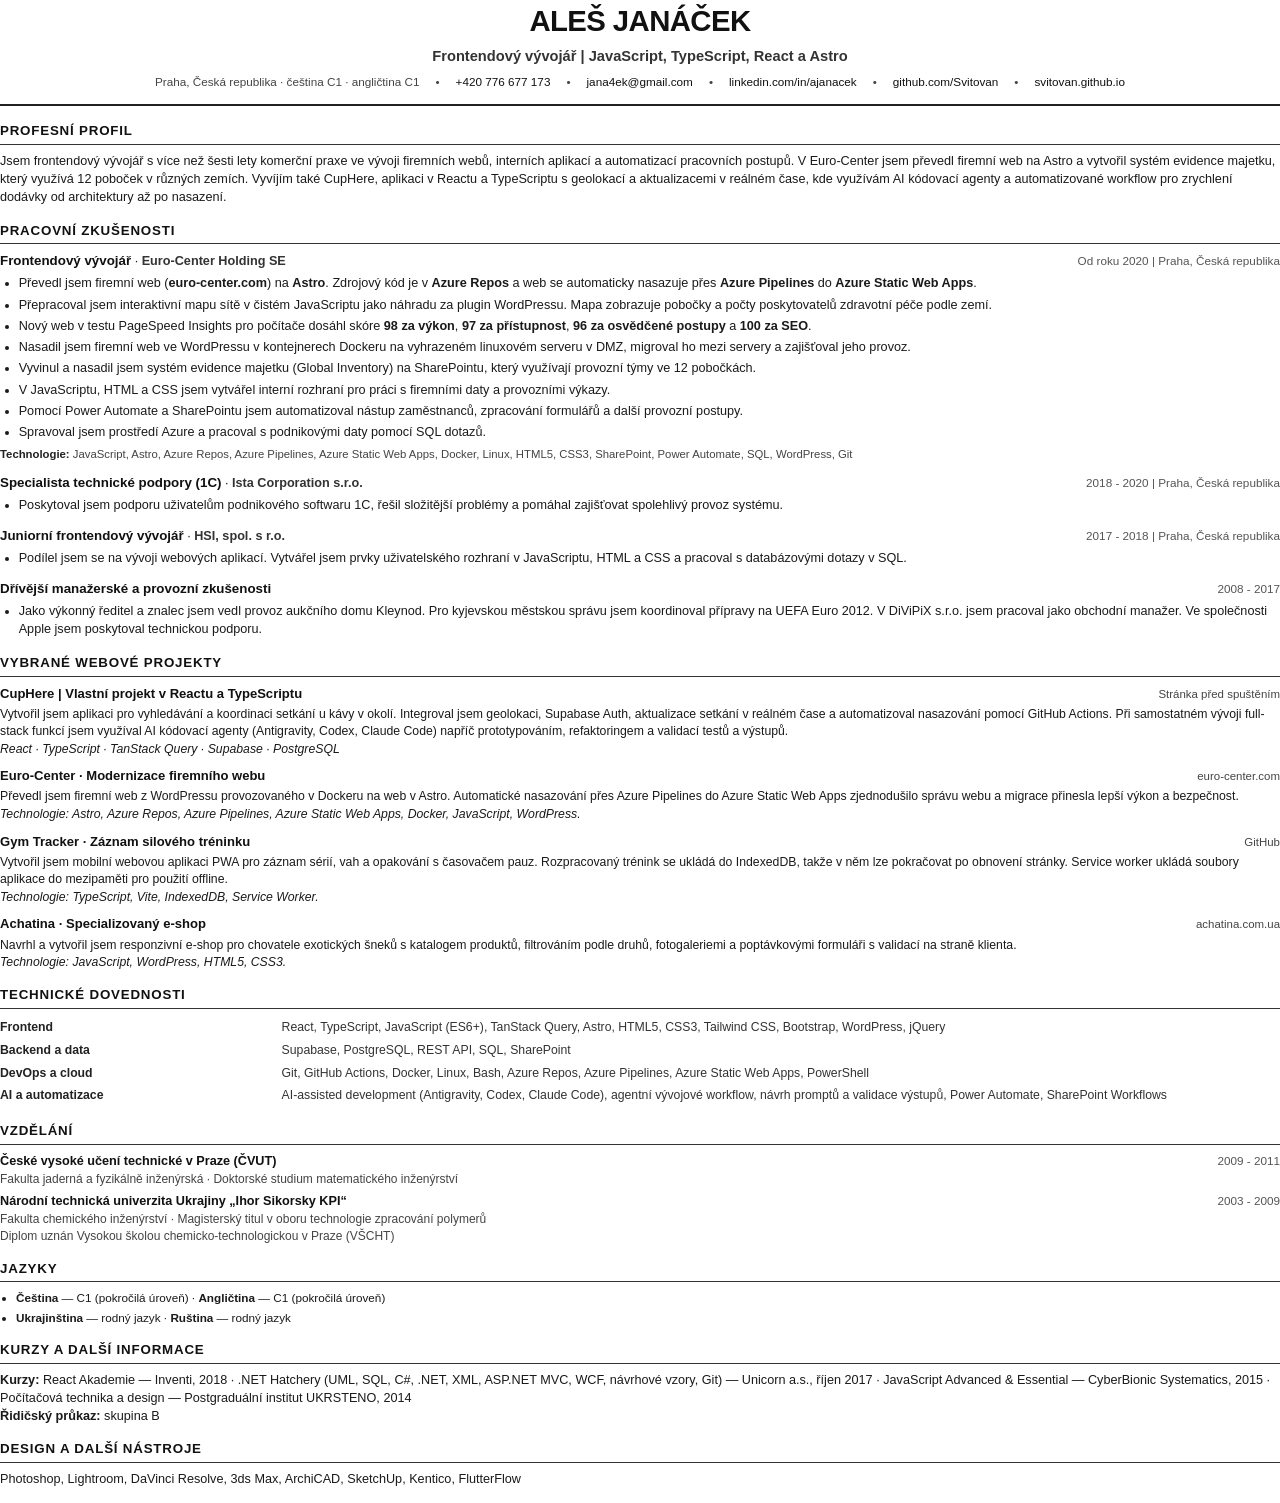
==== commit f875593f: "updated" ====
--- a/cv-template-cs.html
+++ b/cv-template-cs.html
@@ -26,7 +26,7 @@
 
   <section class="section">
     <h2 class="section-title">Profesní profil</h2>
-    <p class="summary-text">Jsem frontendový vývojář s více než šesti lety komerční praxe ve vývoji firemních webů a interních aplikací. V Euro-Center jsem převedl firemní web na Astro a vytvořil systém evidence majetku, který využívá 12 poboček v různých zemích. Vyvíjím také CupHere, aplikaci v Reactu a TypeScriptu, která pomocí geolokace zobrazuje setkání u kávy v okolí a aktualizuje jejich seznam v reálném čase.</p>
+    <p class="summary-text">Jsem frontendový vývojář s více než šesti lety komerční praxe ve vývoji firemních webů, interních aplikací a automatizací pracovních postupů. V Euro-Center jsem převedl firemní web na Astro a vytvořil systém evidence majetku, který využívá 12 poboček v různých zemích. Vyvíjím také CupHere, aplikaci v Reactu a TypeScriptu s geolokací a aktualizacemi v reálném čase, kde využívám AI kódovací agenty a automatizované workflow pro zrychlení dodávky od architektury až po nasazení.</p>
   </section>
 
   <section class="section">
@@ -98,7 +98,7 @@
         <a class="project-link" href="https://cuphere.com">Stránka před spuštěním</a>
       </div>
       <p class="project-desc">
-        Vytvořil jsem aplikaci pro vyhledávání a koordinaci setkání u kávy v okolí. Integroval jsem geolokaci, Supabase Auth a aktualizace setkání v reálném čase a automatizoval nasazování pomocí GitHub Actions.
+        Vytvořil jsem aplikaci pro vyhledávání a koordinaci setkání u kávy v okolí. Integroval jsem geolokaci, Supabase Auth, aktualizace setkání v reálném čase a automatizoval nasazování pomocí GitHub Actions. Při samostatném vývoji full-stack funkcí jsem využíval AI kódovací agenty (Antigravity, Codex, Claude Code) napříč prototypováním, refaktoringem a validací testů a výstupů.
         <br><em>React · TypeScript · TanStack Query · Supabase · PostgreSQL</em>
       </p>
     </article>
@@ -145,11 +145,15 @@
       </tr>
       <tr>
         <th class="cat" scope="row">Backend a data</th>
-        <td class="val">Supabase, PostgreSQL, REST API, SQL, SharePoint, Power Automate</td>
+        <td class="val">Supabase, PostgreSQL, REST API, SQL, SharePoint</td>
       </tr>
       <tr>
         <th class="cat" scope="row">DevOps a cloud</th>
         <td class="val">Git, GitHub Actions, Docker, Linux, Bash, Azure Repos, Azure Pipelines, Azure Static Web Apps, PowerShell</td>
+      </tr>
+      <tr>
+        <th class="cat" scope="row">AI a automatizace</th>
+        <td class="val">AI-assisted development (Antigravity, Codex, Claude Code), agentní vývojové workflow, návrh promptů a validace výstupů, Power Automate, SharePoint Workflows</td>
       </tr>
     </table>
   </section>
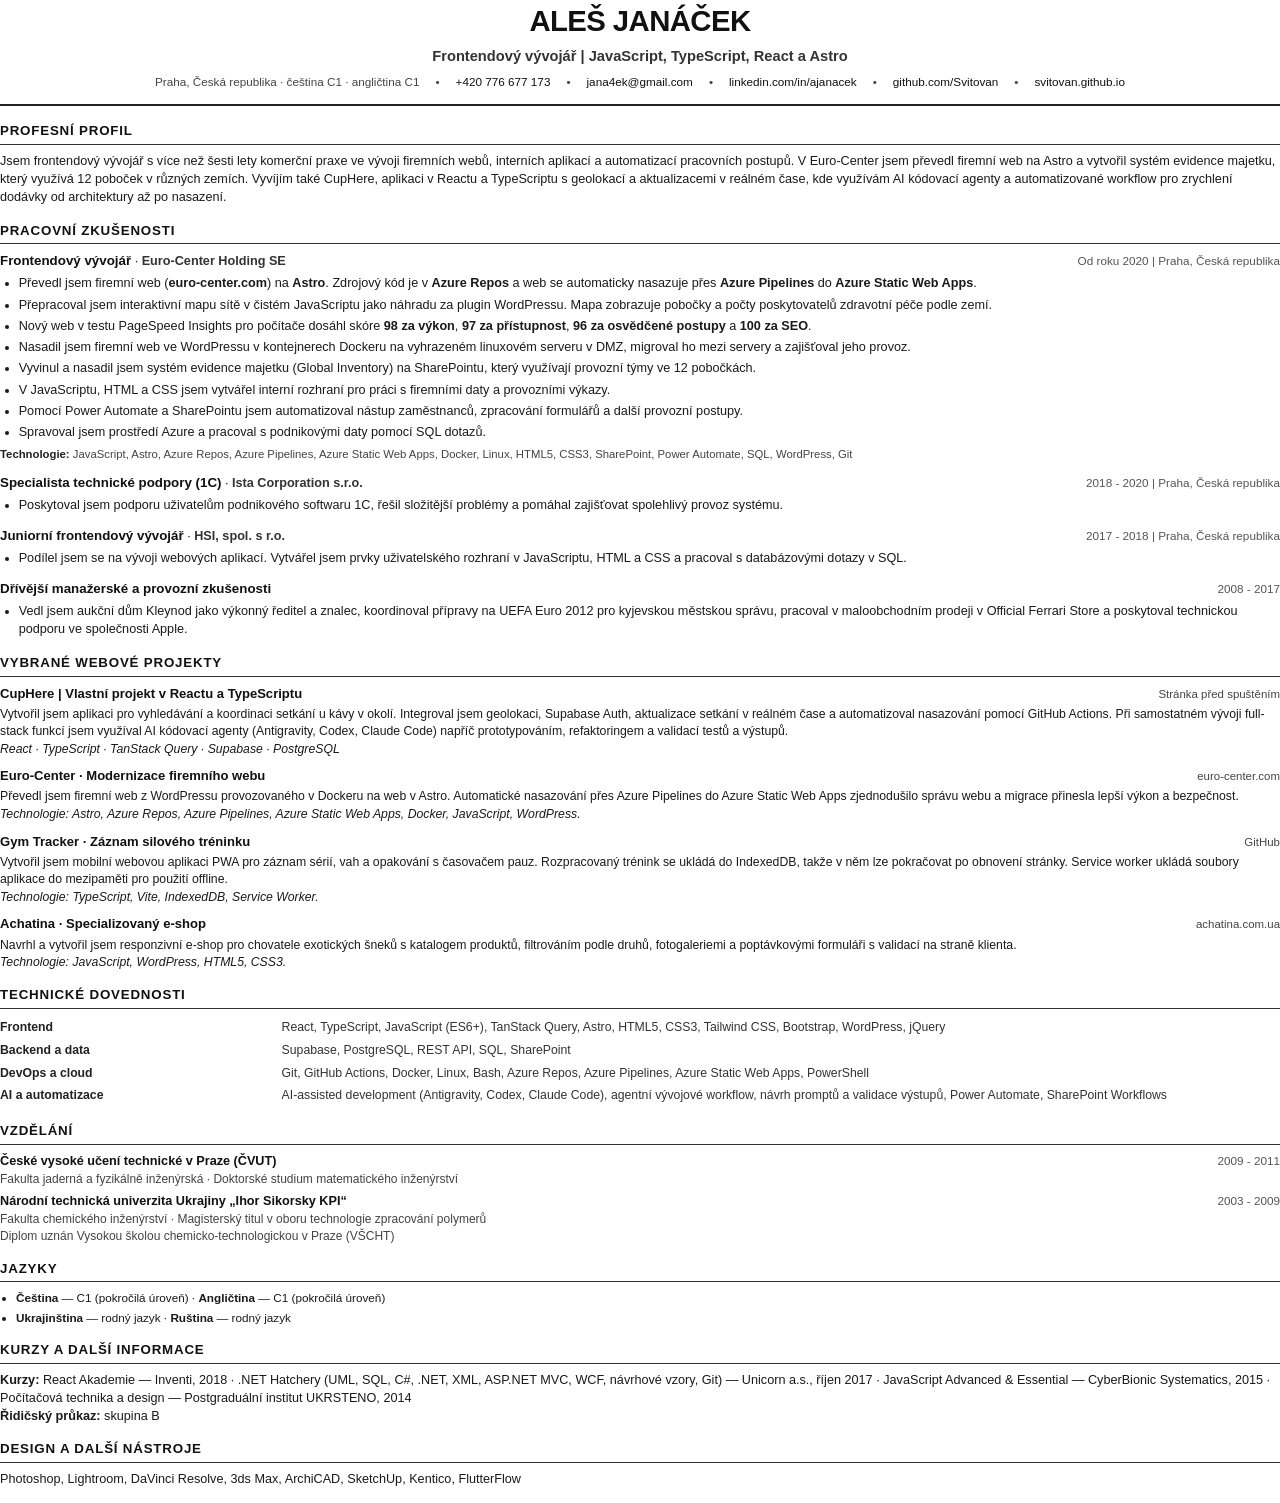
==== commit 40d91d75: "updated: Ferrari" ====
--- a/cv-template-cs.html
+++ b/cv-template-cs.html
@@ -84,7 +84,7 @@
         <div class="job-meta">2008 - 2017</div>
       </div>
       <ul class="job-bullets">
-        <li>Jako výkonný ředitel a znalec jsem vedl provoz aukčního domu Kleynod. Pro kyjevskou městskou správu jsem koordinoval přípravy na UEFA Euro 2012. V DiViPiX s.r.o. jsem pracoval jako obchodní manažer. Ve společnosti Apple jsem poskytoval technickou podporu.</li>
+        <li>Vedl jsem aukční dům Kleynod jako výkonný ředitel a znalec, koordinoval přípravy na UEFA Euro 2012 pro kyjevskou městskou správu, pracoval v maloobchodním prodeji v Official Ferrari Store a poskytoval technickou podporu ve společnosti Apple.</li>
       </ul>
     </article>
   </section>
